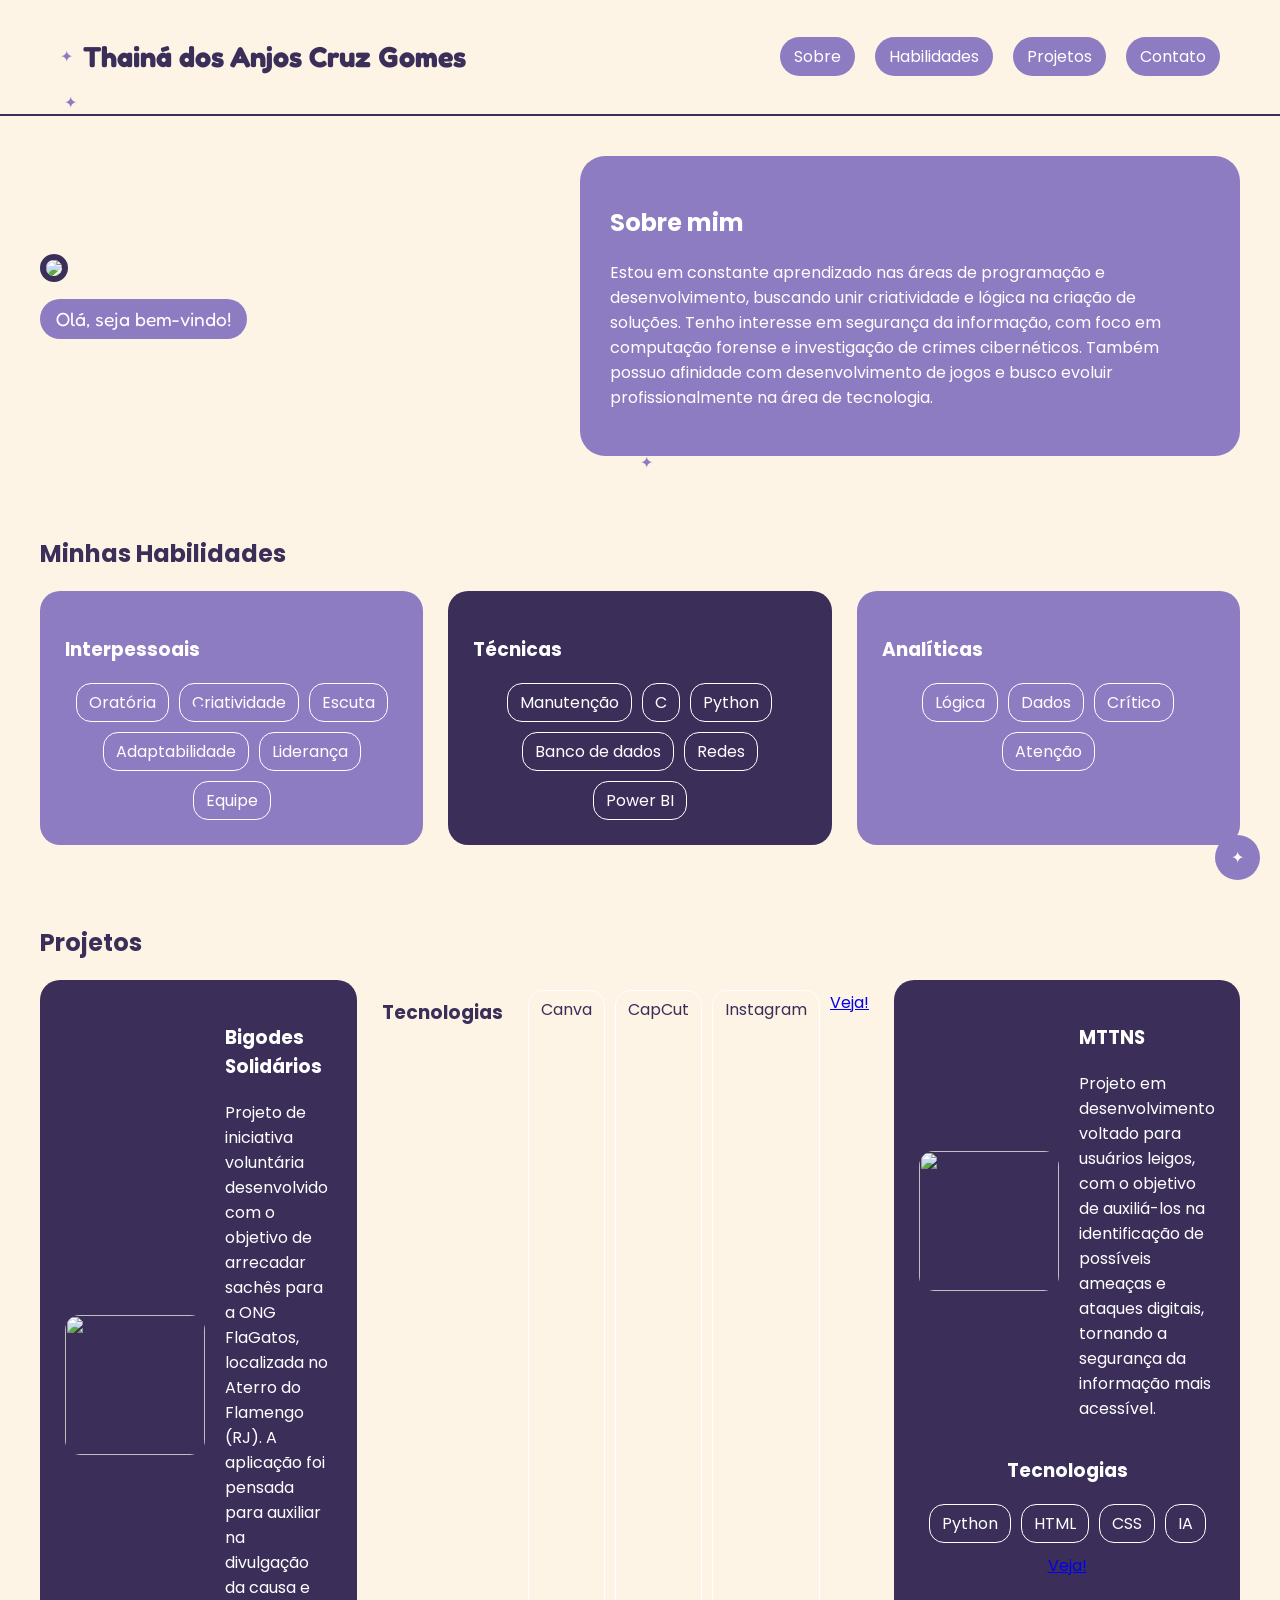
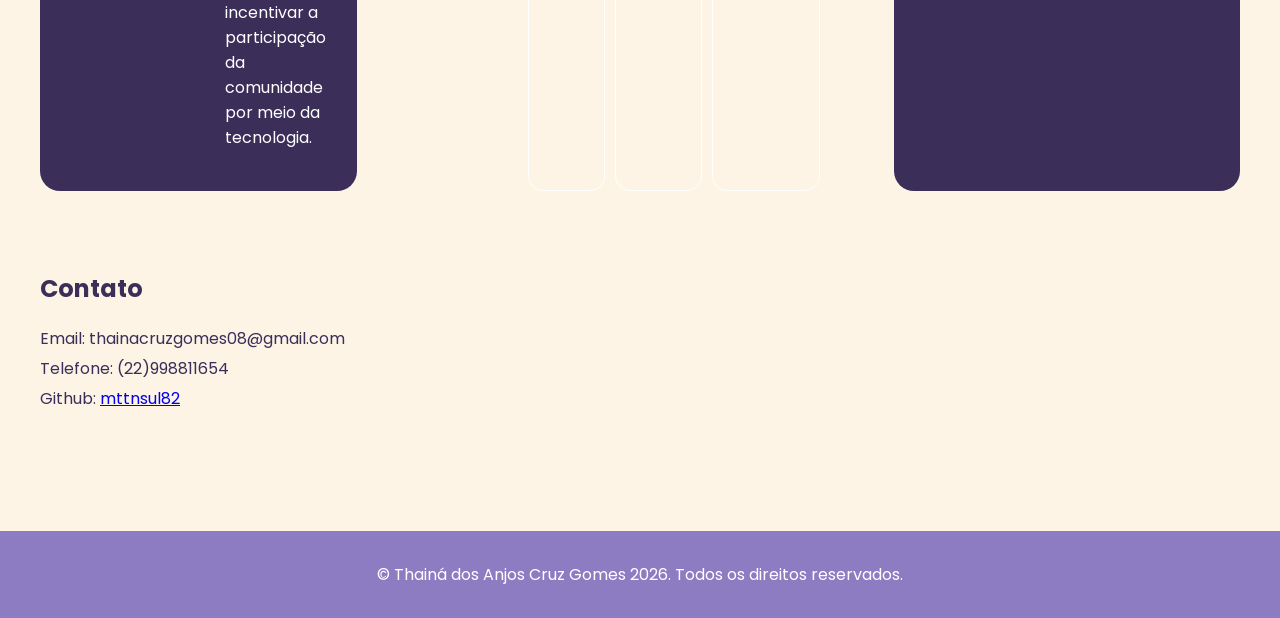
==== index.html @ e2e06b67 "Update index.html" ====
<!DOCTYPE html>
<html lang="pt-br">

<head>
  <!-- CONFIGURAÇÕES -->
  <meta charset="UTF-8">
  <meta name="viewport" content="width=device-width, initial-scale=1.0">
  <title>Thainá</title>

  <!-- CSS -->
  <link rel="stylesheet" href="stylesheetGPT.css">
</head>

<body>

<!-- HEADER -->
<header class="header">
  <div class="logo">
    <span class="estrela">✦</span>
    <h1>Thainá dos Anjos Cruz Gomes</h1>
  </div>

  <nav>
    <ul class="menu">
      <li><a href="#SobreMim">Sobre</a></li>
      <li><a href="#Habilidades">Habilidades</a></li>
      <li><a href="#Projetos">Projetos</a></li>
      <li><a href="#Contato">Contato</a></li>
    </ul>
  </nav>
</header>

<main>

<!-- SOBRE -->
<section id="SobreMim" class="sobre">
  <div class="foto">
    <img src="https://avatars.githubusercontent.com/u/264003355?v=4">
    <p class="tag">Olá, seja bem-vindo!</p>
  </div>

  <div class="card-roxo">
    <h2>Sobre mim</h2>
    <p>
      Estou em constante aprendizado nas áreas de programação e desenvolvimento,
      buscando unir criatividade e lógica na criação de soluções. Tenho interesse
      em segurança da informação, com foco em computação forense e investigação
      de crimes cibernéticos. Também possuo afinidade com desenvolvimento de jogos
      e busco evoluir profissionalmente na área de tecnologia.
    </p>
  </div>
</section>

<!-- HABILIDADES -->
<section id="Habilidades">
  <h2 class="titulo">Minhas Habilidades</h2>

  <div class="skills">
    <div class="box">
      <h3>Interpessoais</h3>
      <div class="tags">
        <span>Oratória</span>
        <span>Criatividade</span>
        <span>Escuta</span>
        <span>Adaptabilidade</span>
        <span>Liderança</span>
        <span>Equipe</span>
      </div>
    </div>

    <div class="box dark">
      <h3>Técnicas</h3>
      <div class="tags">
        <span>Manutenção</span>
        <span>C</span>
        <span>Python</span>
        <span>Banco de dados</span>
        <span>Redes</span>
        <span>Power BI</span>
      </div>
    </div>

    <div class="box">
      <h3>Analíticas</h3>
      <div class="tags">
        <span>Lógica</span>
        <span>Dados</span>
        <span>Crítico</span>
        <span>Atenção</span>
      </div>
    </div>
  </div>
</section>

<!-- PROJETOS -->
<section id="Projetos">
  <h2 class="titulo">Projetos</h2>

  <div class="cards">

    <!-- PROJETO 1 -->
    <div class="card-projeto">

      <div class="projeto-topo">
        <img src="https://i.pinimg.com/736x/18/c1/dc/18c1dc78f2d32c263d5558904330ea3c.jpg">

        <div class="projeto-texto">
          <h3>Bigodes Solidários</h3>
          <p>
            Projeto de iniciativa voluntária desenvolvido com o objetivo de arrecadar sachês para a ONG FlaGatos, localizada
            no Aterro do Flamengo (RJ). A aplicação foi pensada para auxiliar na divulgação da causa e incentivar a participação
            da comunidade por meio da tecnologia.
          </p>
        </div>
      </div>
    </div>

      <h3>Tecnologias</h3>
      <div class="tags">
        <span>Canva</span>
        <span>CapCut</span>
        <span>Instagram</span>
        <a href="https://www.instagram.com/p/DItrE1TseWV/?igsh=MWJraHEzZmVod2llMA==" target="_blank">Veja!</a>
      </div>

  

    <!-- PROJETO 2 -->
    <div class="card-projeto">

      <div class="projeto-topo">
        <img src="https://i.pinimg.com/736x/64/0f/81/640f81c2f55501c09da09e689b43e73d.jpg">

        <div class="projeto-texto">
          <h3>MTTNS</h3>
          <p>
            Projeto em desenvolvimento voltado para usuários leigos, com o objetivo de auxiliá-los na identificação de possíveis 
            ameaças e ataques digitais, tornando a segurança da informação mais acessível.
          </p>
        </div>
      </div>

      <h3>Tecnologias</h3>
      <div class="tags">
        <span>Python</span>
        <span>HTML</span>
        <span>CSS</span>
        <span>IA</span> 
        <a href="https://www.instagram.com/p/DItrE1TseWV/?igsh=MWJraHEzZmVod2llMA==" target="_blank">Veja!</a>
      </div>

    </div>

  </div>
</section>

<!-- CONTATO -->
<section id="Contato" class="contato">
  <h2>Contato</h2>
  <p>Email: thainacruzgomes08@gmail.com</p>
  <p>Telefone: (22)998811654</p>
  <p>Github: <a href="https://github.com/mttnsul82" target="_blank">mttnsul82</a></p>
</section>

</main>

<!-- FOOTER -->
<footer>
  <p>© Thainá dos Anjos Cruz Gomes 2026. Todos os direitos reservados. </p>
</footer>

<!-- ESTRELINHAS -->
<div class="estrelinhas">
  <span>✦</span>
  <span>✦</span>
  <span>✦</span>
  <span>✦</span>
  <span>✦</span>
</div>

<!-- BOTÃO TOPO -->
<a href="#" class="topo-btn">✦</a>

</body>
</html>
---- stylesheetGPT.css ----
@import url('https://fonts.googleapis.com/css2?family=Fredoka:wght@400;500;600&family=Poppins:wght@300;400;500;600&display=swap');

html{scroll-behavior:smooth;}

body{
  margin:0;
  background:#fdf4e5;
  font-family:'Poppins', sans-serif;
  color:#3b2f5a;
}

h2{
    align-self: center;
}

/* ANIMAÇÕES */
@keyframes fadeUp{
  from{opacity:0; transform:translateY(20px);}
  to{opacity:1; transform:translateY(0);}
}

@keyframes brilho{
  0%,100%{transform:scale(1); opacity:0.7;}
  50%{transform:scale(1.3); opacity:1;}
}

/* HEADER */
.header{
  display:flex;
  justify-content:space-between;
  align-items:center;
  padding:20px 60px;
  border-bottom:2px solid #3b2f5a;
}

.logo{display:flex; align-items:center; gap:10px;}

.logo h1{
  font-family:'Fredoka';
  font-size:1.8rem;
}

.estrela{
  color:#8e7cc3;
  animation:brilho 2s infinite;
}

/* MENU */
.menu{
  display:flex;
  gap:20px;
  list-style:none;
}

.menu a{
  text-decoration:none;
  color:white;
  background:#8e7cc3;
  padding:8px 14px;
  border-radius:20px;
  transition:0.3s;
}

.menu a:hover{
  transform:scale(1.1);
}

/* LAYOUT */
main{
  max-width:1200px;
  margin:auto;
  padding:40px 20px;
}

section{
  margin-bottom:80px;
  animation:fadeUp 0.8s ease;
}

/* SOBRE */
.sobre{
  display:flex;
  justify-content:space-between;
  align-items:center;
  gap:60px;
}

.foto img{
  width:300px;
  border-radius:20px;
  border:6px solid #3b2f5a;
  transition:0.4s;
}

.foto img:hover{
  transform:scale(1.05);
}

.tag{
  margin-top:10px;
  background:#8e7cc3;
  color:white;
  padding:8px 16px;
  border-radius:20px;
  font-family:'Fredoka';
  font-size: larger;
  display: flex;
  align-self: center;
}

.card-roxo{
  background:#8e7cc3;
  color:white;
  padding:30px;
  border-radius:25px;
  max-width:600px;
  transition:0.3s;
}

.card-roxo:hover{
  transform:scale(1.02);
}

/* HABILIDADES */
.skills{
  display:flex;
  gap:25px;
}

.box{
  flex:1;
  padding:25px;
  border-radius:20px;
  background:#8e7cc3;
  color:white;
  transition:0.3s;
}

.box.dark{background:#3b2f5a;}

.box:hover{
  transform:translateY(-5px);
}

/* TAGS */
.tags{
  display:flex;
  flex-wrap:wrap;
  gap:10px;
  margin-top:10px;
  justify-content:center;
}

.tags span{
  border:1px solid white;
  padding:6px 12px;
  border-radius:15px;
  transition:0.3s;
}

.tags span:hover{
  background:white;
  color:#3b2f5a;
  transform:scale(1.1);
}

/* PROJETOS */
.cards{
  display:flex;
  gap:25px;
}

.card-projeto{
  flex:1;
  background:#3b2f5a;
  color:white;
  padding:25px;
  border-radius:20px;
  text-align:center;
  transition:0.4s;
}

.card-projeto:hover{
  transform:translateY(-10px) scale(1.03);
  box-shadow:0 10px 20px rgba(0,0,0,0.2);
}

.card-projeto img{
  width:100%;
  border-radius:15px;
  transition:0.4s;
}

.card-projeto:hover img{
  transform:scale(1.05);
}

.projeto-topo{
  display:flex;
  gap:20px;
  align-items:center;
}

.projeto-topo img{
  width:140px;
  height:140px;
  object-fit:cover;
  border-radius:15px;
}

.projeto-texto{
  text-align:left;
}

.card-projeto a:hover{
  background:white;
  color:#3b2f5a;
}

/* CONTATO */
.contato p{margin:5px 0;}

/* FOOTER */
footer{
  background:#8e7cc3;
  color:white;
  text-align:center;
  padding:15px;
}

/* BOTÃO TOPO */
.topo-btn{
  position:fixed;
  bottom:20px;
  right:20px;
  background:#8e7cc3;
  color:white;
  width:45px;
  height:45px;
  display:flex;
  align-items:center;
  justify-content:center;
  border-radius:50%;
  text-decoration:none;
  transition:0.3s;
}

.topo-btn:hover{
  transform:scale(1.2) rotate(15deg);
}

/* ESTRELINHAS */
.estrelinhas{
  position:fixed;
  top:0;
  left:0;
  width:100%;
  height:100%;
  pointer-events:none;
  z-index:999;
}

.estrelinhas span{
  position:absolute;
  color:#8e7cc3;
  animation:brilho 3s infinite;
}

.estrelinhas span:nth-child(1){top:10%; left:5%;}
.estrelinhas span:nth-child(2){top:30%; right:10%;}
.estrelinhas span:nth-child(3){bottom:20%; left:15%;}
.estrelinhas span:nth-child(4){bottom:10%; right:5%;}
.estrelinhas span:nth-child(5){top:50%; left:50%;}
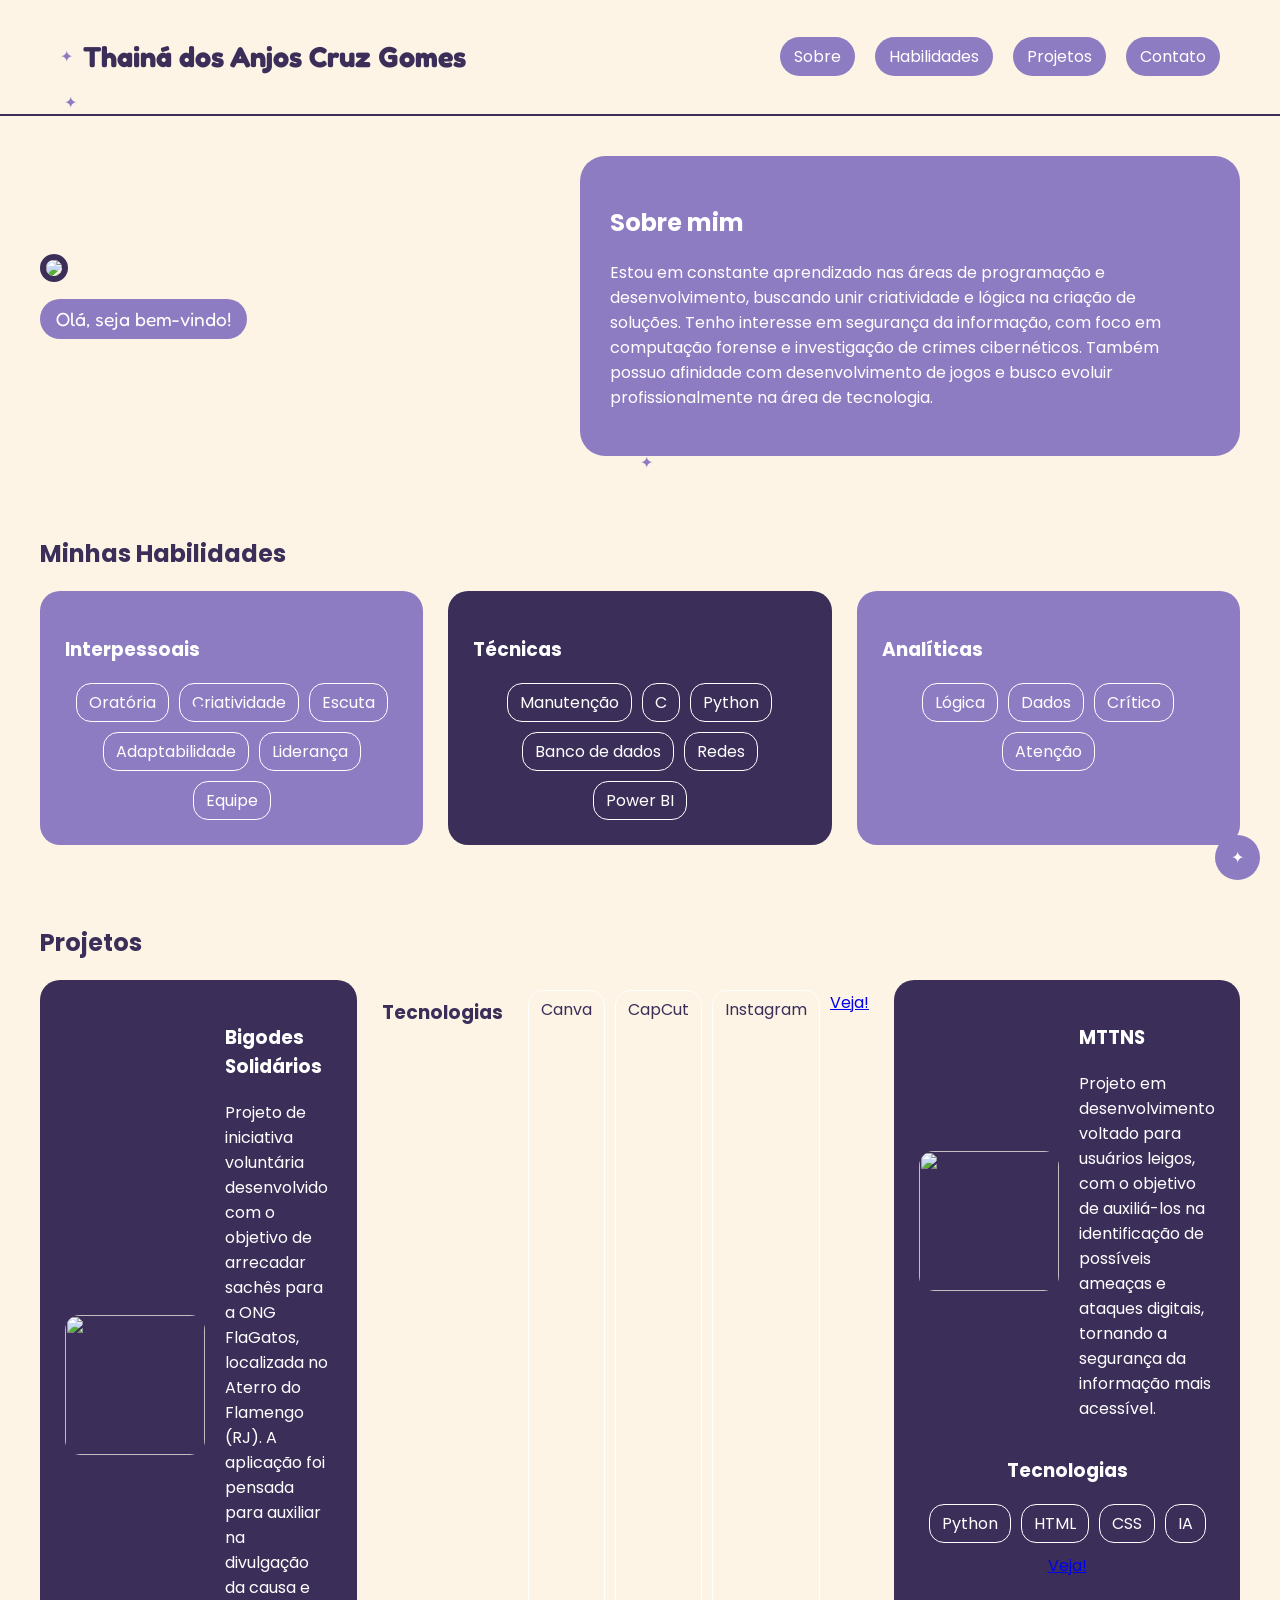
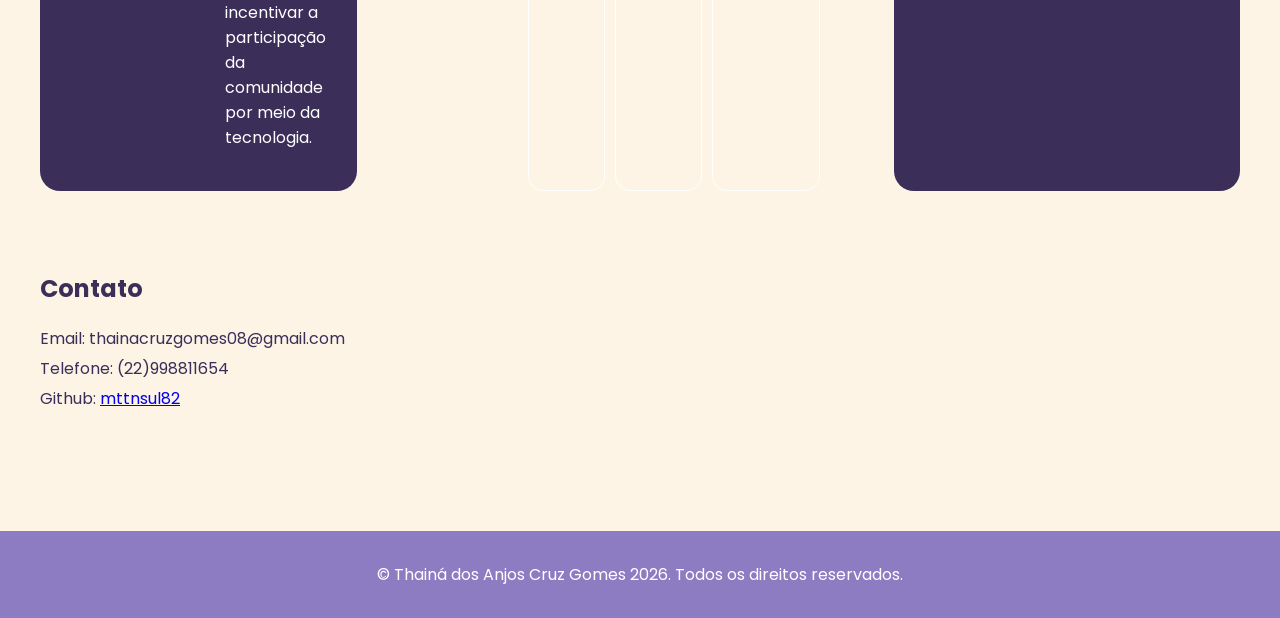
==== commit bbdaf7c2: "Update index.html" ====
--- a/index.html
+++ b/index.html
@@ -151,7 +151,8 @@
 
     </div>
 
-  </div>
+</div>
+    
 </section>
 
 <!-- CONTATO -->
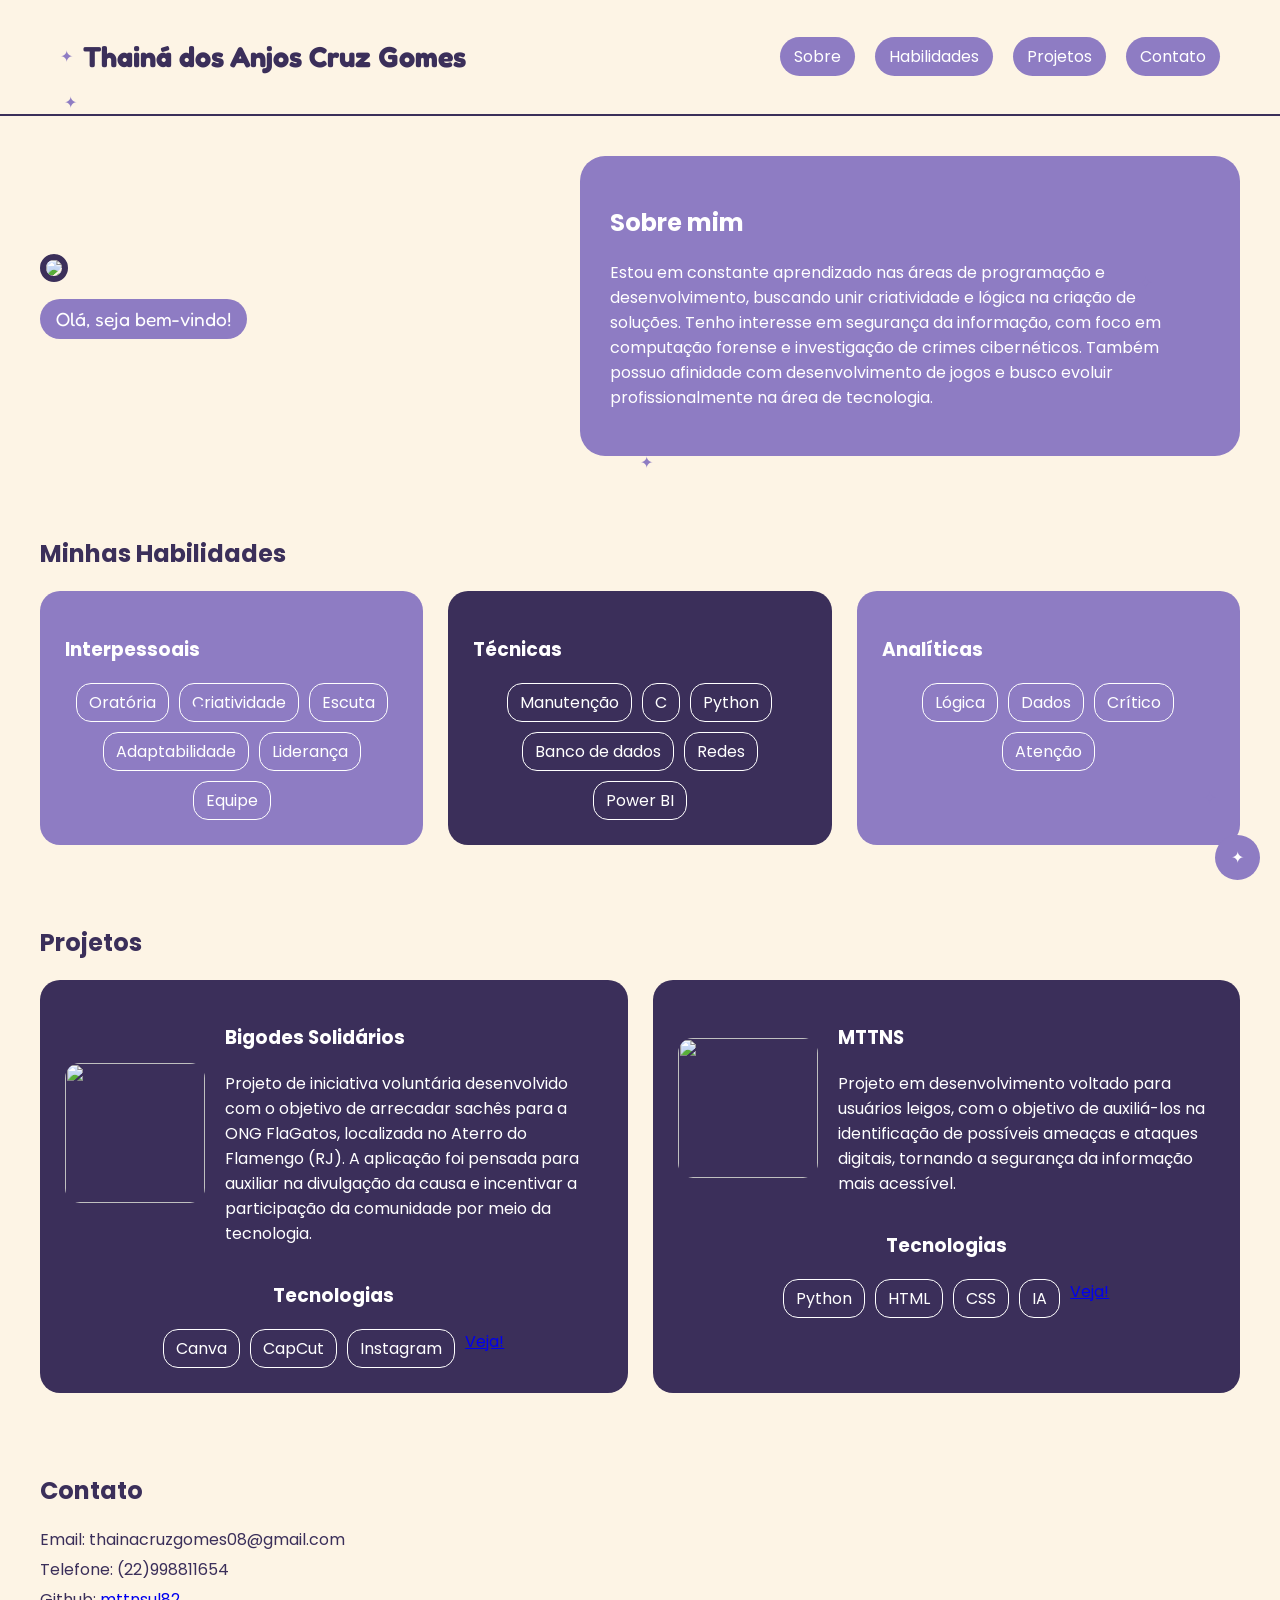
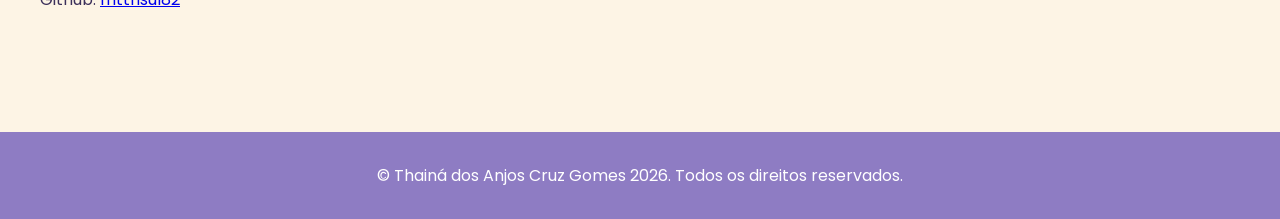
==== commit 17a4354f: "Update index.html" ====
--- a/index.html
+++ b/index.html
@@ -101,29 +101,28 @@
     <!-- PROJETO 1 -->
     <div class="card-projeto">
 
-      <div class="projeto-topo">
-        <img src="https://i.pinimg.com/736x/18/c1/dc/18c1dc78f2d32c263d5558904330ea3c.jpg">
+  <div class="projeto-topo">
+    <img src="https://i.pinimg.com/736x/18/c1/dc/18c1dc78f2d32c263d5558904330ea3c.jpg">
 
-        <div class="projeto-texto">
-          <h3>Bigodes Solidários</h3>
-          <p>
-            Projeto de iniciativa voluntária desenvolvido com o objetivo de arrecadar sachês para a ONG FlaGatos, localizada
-            no Aterro do Flamengo (RJ). A aplicação foi pensada para auxiliar na divulgação da causa e incentivar a participação
-            da comunidade por meio da tecnologia.
-          </p>
-        </div>
-      </div>
+    <div class="projeto-texto">
+      <h3>Bigodes Solidários</h3>
+      <p>
+        Projeto de iniciativa voluntária desenvolvido com o objetivo de arrecadar sachês para a ONG FlaGatos, localizada
+        no Aterro do Flamengo (RJ). A aplicação foi pensada para auxiliar na divulgação da causa e incentivar a participação
+        da comunidade por meio da tecnologia.
+      </p>
     </div>
+  </div>
 
-      <h3>Tecnologias</h3>
-      <div class="tags">
-        <span>Canva</span>
-        <span>CapCut</span>
-        <span>Instagram</span>
-        <a href="https://www.instagram.com/p/DItrE1TseWV/?igsh=MWJraHEzZmVod2llMA==" target="_blank">Veja!</a>
-      </div>
+  <h3>Tecnologias</h3>
+  <div class="tags">
+    <span>Canva</span>
+    <span>CapCut</span>
+    <span>Instagram</span>
+    <a href="https://www.instagram.com/p/DItrE1TseWV/?igsh=MWJraHEzZmVod2llMA==" target="_blank">Veja!</a>
+  </div>
 
-  
+</div>
 
     <!-- PROJETO 2 -->
     <div class="card-projeto">
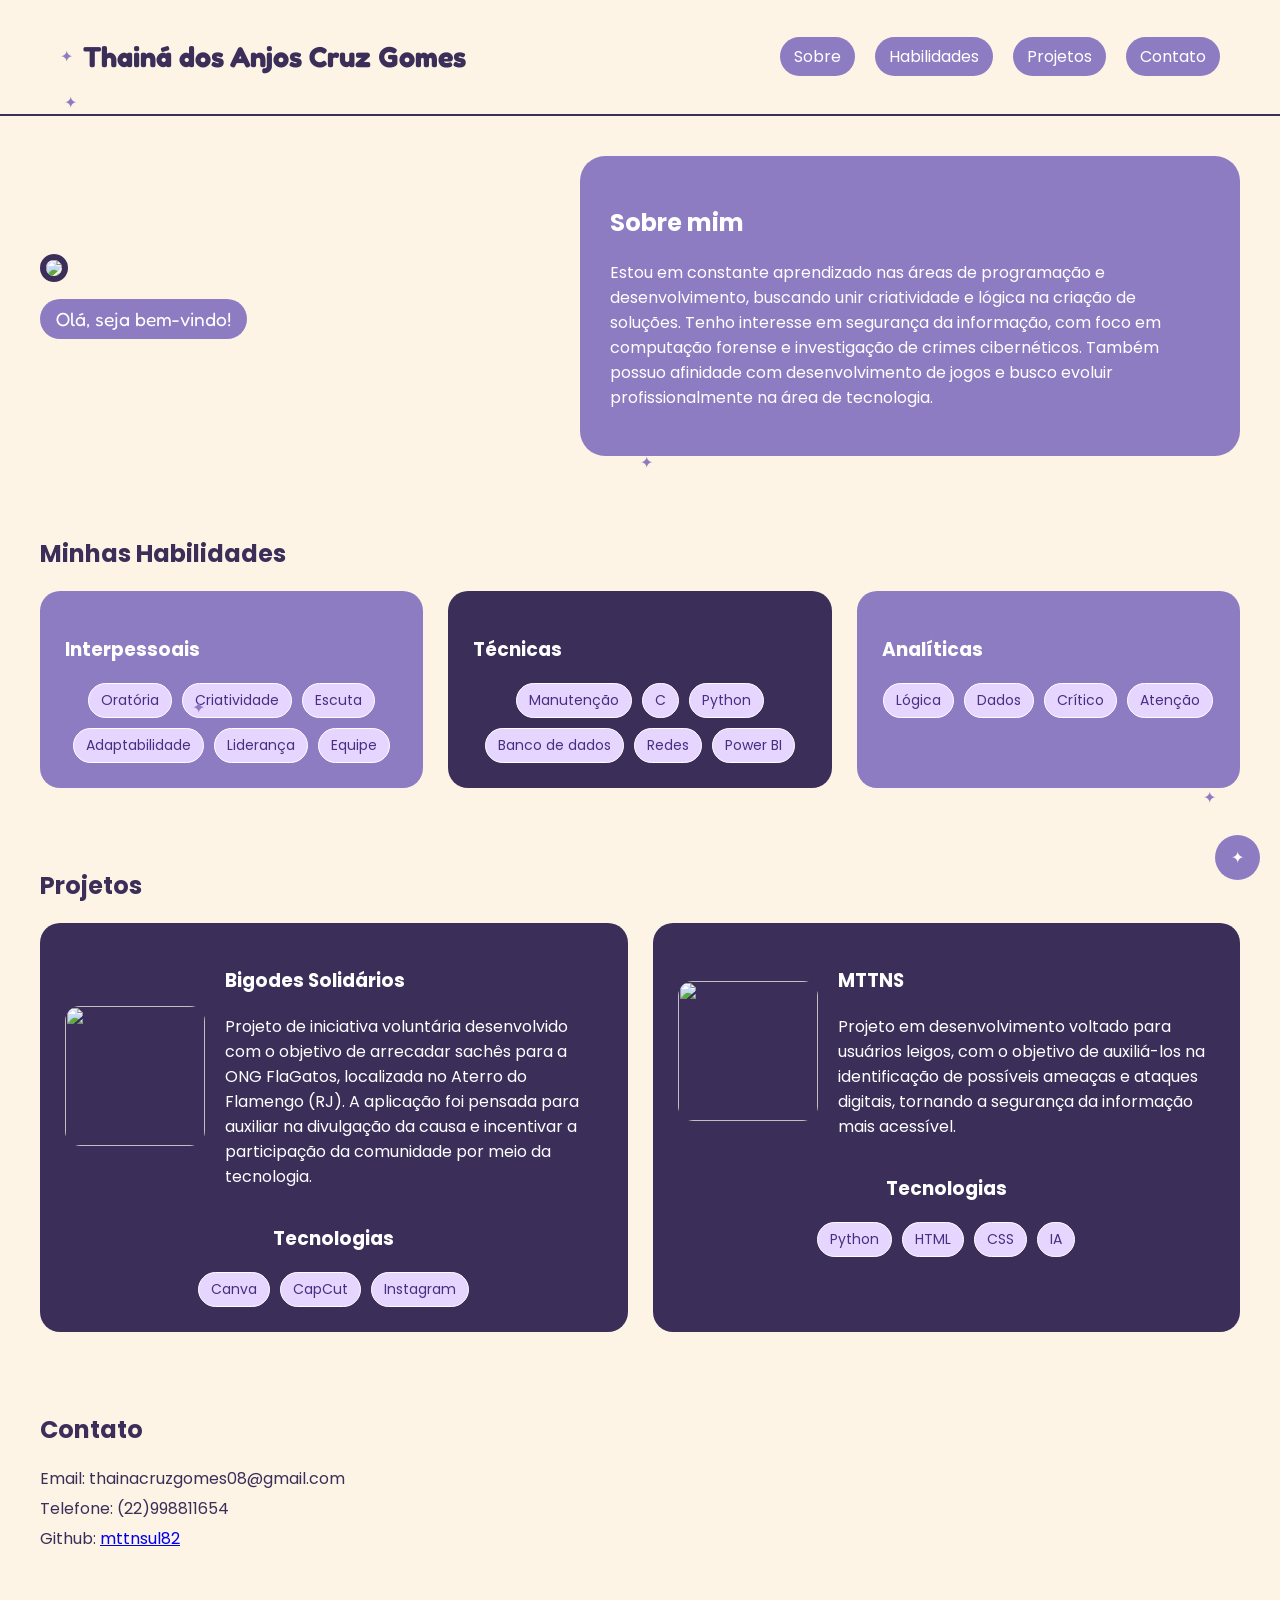
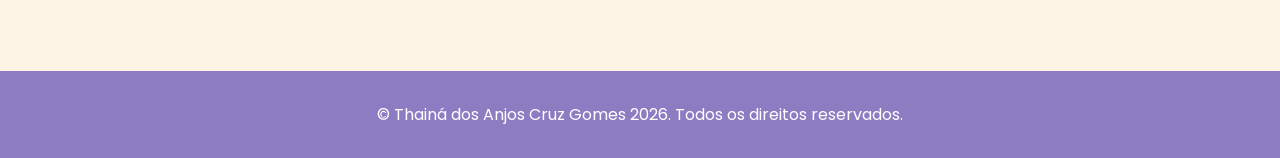
==== commit e0d521b1: "Update index.html" ====
--- a/index.html
+++ b/index.html
@@ -119,7 +119,6 @@
     <span>Canva</span>
     <span>CapCut</span>
     <span>Instagram</span>
-    <a href="https://www.instagram.com/p/DItrE1TseWV/?igsh=MWJraHEzZmVod2llMA==" target="_blank">Veja!</a>
   </div>
 
 </div>
@@ -145,7 +144,6 @@
         <span>HTML</span>
         <span>CSS</span>
         <span>IA</span> 
-        <a href="https://www.instagram.com/p/DItrE1TseWV/?igsh=MWJraHEzZmVod2llMA==" target="_blank">Veja!</a>
       </div>
 
     </div>
--- a/stylesheetGPT.css
+++ b/stylesheetGPT.css
@@ -215,6 +215,28 @@
 .card-projeto a:hover{
   background:white;
   color:#3b2f5a;
+}
+.tags {
+  display: flex;
+  flex-wrap: wrap;
+  gap: 10px;
+}
+
+.tags span,
+.tag_link {
+  background: #e6d6ff;
+  color: #4b2e83;
+  padding: 6px 12px;
+  border-radius: 20px;
+  font-size: 14px;
+  text-decoration: none; 
+  transition: 0.3s;
+}
+
+
+.tag_link:hover {
+  background: #cbb3ff;
+  transform: scale(1.05);
 }
 
 /* CONTATO */
@@ -270,4 +292,4 @@
 .estrelinhas span:nth-child(2){top:30%; right:10%;}
 .estrelinhas span:nth-child(3){bottom:20%; left:15%;}
 .estrelinhas span:nth-child(4){bottom:10%; right:5%;}
-.estrelinhas span:nth-child(5){top:50%; left:50%;}+.estrelinhas span:nth-child(5){top:50%; left:50%;}
